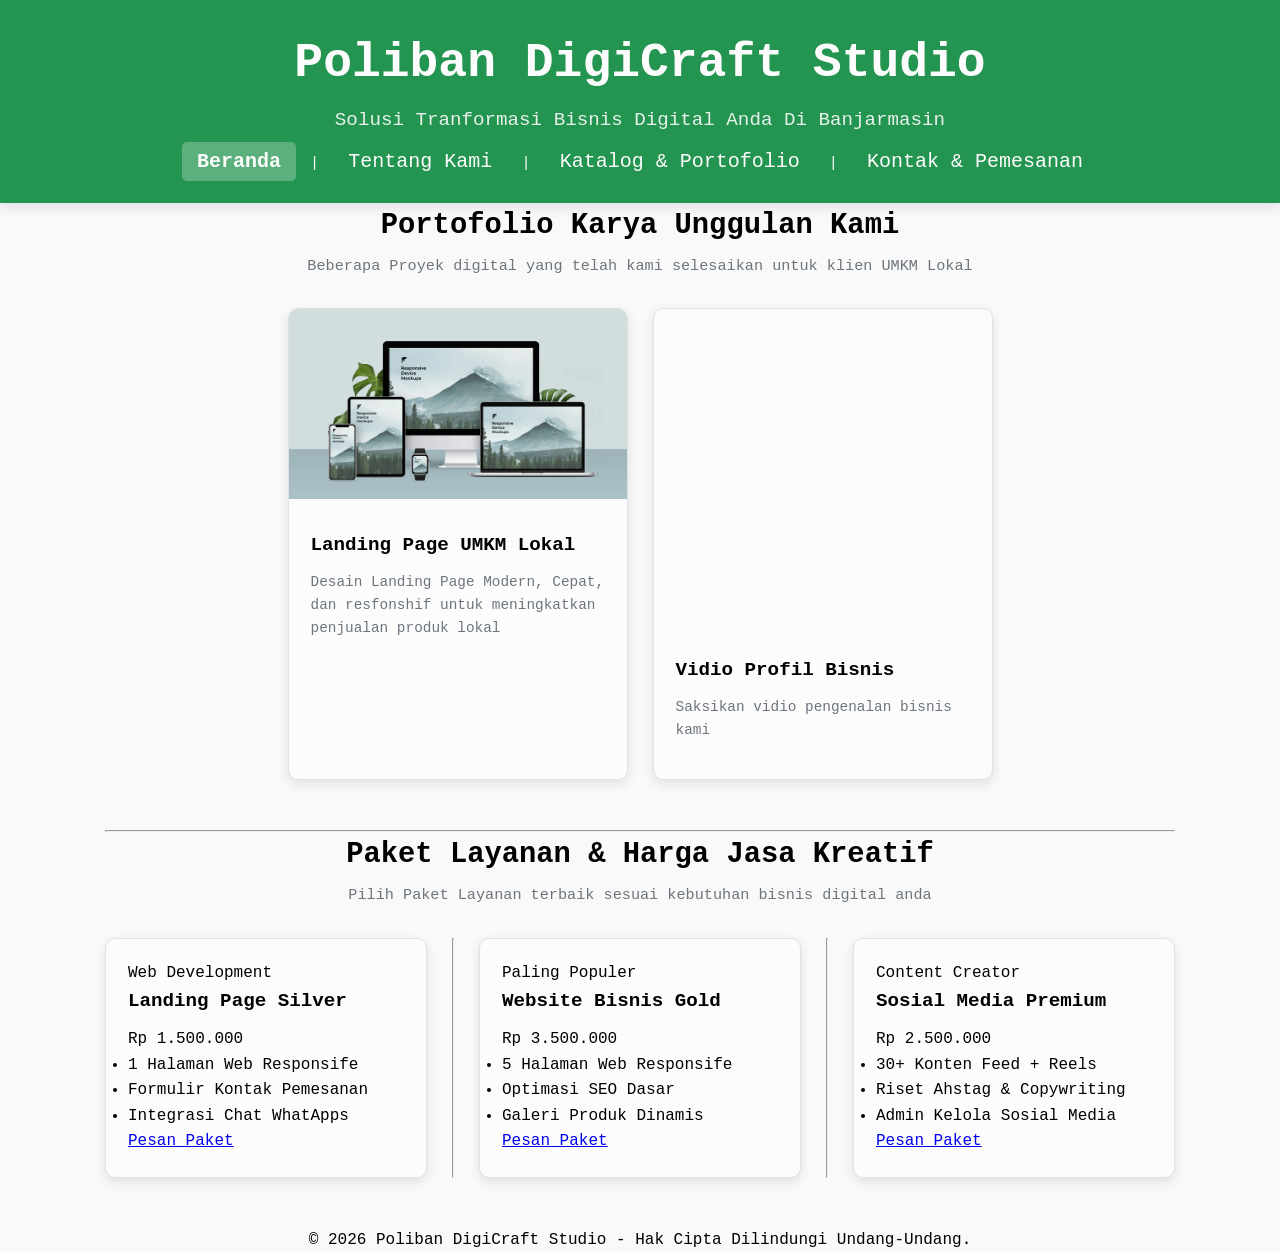
==== Code 3E/index.html @ 9bca0420 "CSS Produk" ====
<!DOCTYPE html>
<html lang="id">
<head>
    <meta charset="UTF-8">
    <meta name="viewport" content="width=device-width, initial-scale=1.0">
    <title>Katalog Jasa & Portofolio - Poliban DigiCraft Stydio</title>
    <!-- 1. Menghubungkan External CSS Global -->
    <link rel="stylesheet" href="style.css">
</head>
<body>
    <!-- Bagian Header & Navigasi Global -->
    <header>
        <div class="container">
            <h1>Poliban DigiCraft Studio</h1>
            <p>Solusi Tranformasi Bisnis Digital Anda Di Banjarmasin</p>
            <nav>
                <a href="index.html" class="active">Beranda</a> |
                <a href="tentang.html">Tentang Kami</a> |
                <a href="Produk.html">Katalog & Portofolio</a> |
                <a href="kontak.html">Kontak & Pemesanan</a>
            </nav>
        </div>
    </header>

<main class="container">
    <!-- Seksi Portofolio Utama (Card Layout) -->
    <section class="section">
        <h2 class="section-title">Portofolio Karya Unggulan Kami</h2>
        <p class="section-subtitle">Beberapa Proyek digital yang telah kami selesaikan untuk klien UMKM Lokal</p>

        <div class="card-grid">
            <!-- Kartu Portofolio -->
            <article class="card">
                <img src="Mockup.jpeg" alt="Mockup Desain Landig Page Agensi" class="card-img">
                <div class="card-body">
                    <h3 class="card-title">Landing Page UMKM Lokal</h3>
                    <p class="card-text">Desain Landing Page Modern, Cepat, dan resfonshif untuk meningkatkan penjualan produk lokal</p>
                </div>
            </article>

            <!-- KArtu Portofolio 2 -->
            <article class="card">
                <div class="Vidio-container">
                    <iframe width="560" height="315" src="https://www.youtube.com/embed/dON3AJOLA9s?si=9E44OzZ9b_yRms1j" title="YouTube video player" frameborder="0" allow="accelerometer; autoplay; clipboard-write; encrypted-media; gyroscope; picture-in-picture; web-share" referrerpolicy="strict-origin-when-cross-origin" allowfullscreen></iframe>
                </div>
                <div class="card-body">
                    <h3 class="card-title">Vidio Profil Bisnis</h3>
                    <p class="card-text">Saksikan vidio pengenalan bisnis kami</p>
                </div>
            </article>
        </div>
    </section>
    <hr>

    <!-- Seksi Katalog Paket Layanan -->
    <search class="section">
        <h2 class="section-title">Paket Layanan & Harga Jasa Kreatif</h2>
        <p class="section-subtitle">Pilih Paket Layanan terbaik sesuai kebutuhan bisnis digital anda</p>

        <div class="card-grid">
            <!-- PAket 1: Landing Page Silver -->
            <article class="card pricing-card">
                <div class="card-body">
                    <span class="badge">Web Development</span>
                    <h3 class="card-title">Landing Page Silver</h3>
                    <p class="card-price">Rp 1.500.000</p>
                    <ul class="card-features">
                        <li>1 Halaman Web Responsife</li>
                        <li>Formulir Kontak Pemesanan</li>
                        <li>Integrasi Chat WhatApps</li>
                    </ul>
                    <a href="kontak.html" class="btn-primary">Pesan Paket</a>
                </div>
            </article>
            <hr>

            <!-- Paket 2: Website Bisnis Gold -->
            <article class="card pricing-card">
                <div class="card-body">
                    <span class="badge badge-featured">Paling Populer</span>
                    <h3 class="card-title">Website Bisnis Gold</h3>
                    <p class="card-price">Rp 3.500.000</p>
                    <ul class="card-features">
                        <li>5 Halaman Web Responsife</li>
                        <li>Optimasi SEO Dasar</li>
                        <li>Galeri Produk Dinamis</li>
                    </ul>
                    <a href="kontak.html" class="btn-primary">Pesan Paket</a>
                </div>
            </article>
            <hr>

            <!-- Paket 3:Sosmed Premium -->
            <article class="card pricing-card">
                <div class="card-body">
                    <span class="badge">Content Creator</span>
                    <h3 class="card-title">Sosial Media Premium</h3>
                    <p class="card-price">Rp 2.500.000</p>
                    <ul class="card-features">
                        <li>30+ Konten Feed + Reels</li>
                        <li>Riset Ahstag & Copywriting</li>
                        <li>Admin Kelola Sosial Media</li>
                    </ul>
                    <a href="kontak.html" class="btn-primary">Pesan Paket</a>
                </div>
            </article>
        </div>
    </search>
</main>

<!-- Footer Global -->
    <footer align="center">
        <div class="container">
            <p>&copy; 2026 Poliban DigiCraft Studio - Hak Cipta Dilindungi Undang-Undang.</p>
        </div>
    </footer>
    
</body>
</html>
---- Code 3E/style.css ----
/* 1 CSS Variable */
:root {
    --primary-color: #249551;
    --primary_dark: rgb(75, 132, 255);
    --secondry-color: black;
    --accent-color: #ff7c6b;
    --bg-light: #f9f9f9;
    --white: #fdfcfc;
    --text-muted: #6c757d;
    --border-color: #dee2e6;
    --shadow-soft: 0 4px 12px rgba(0, 0, 0, 0.1);
    --shadow-hover: 0 8px 24px rgba(0, 0, 0, 0.15);
    --transition-fast: all 0.3s ease;
}



/* 2. CSS RESET */
* {
    margin: 0;
    padding: 0;
    box-sizing: border-box;
}
/* 3. BODY STYLE */
body {
    font-family: jetbrains-mono, monospace;
    line-height: 1.6;
    color: var(--secondry-color);
    background-color: var(--bg-light);
}

/* 4. LAYOUT CONTAINER */
.container {
    width: 90%;
    max-width: 1100px;
    margin: 0 auto;
    padding: 0 15px;
}

/* 5. HEADER STYLE */
header {
    background-color: var(--primary-color);
    color: var(--white);
    padding: 25px 0;
    text-align: center;
    box-shadow: 0 4px 12px rgba(0, 0, 0, 0.1);
}

header h1 {
    font-size: 3rem;
    margin-bottom: 3px;
}

header p {
    font-size: 1.2rem;
    opacity: 0.9;
    margin-bottom: 5px;
}

nav {
    margin-top: 10px;
    font-size: 0.95rem;
}


nav a {
    font-size: 1.25rem;
    color: var(--white);
    text-decoration: none;
    padding: 8px 15px;
    margin: 0 5px;
    border-radius: 5px;
    transition: var(--transition-fast);
}

nav a:hover, nav a.active {
    background-color: rgba(255, 255, 255, 0.25);
    font-weight: bold;
}

/* 6. Main Content */
main {
    padding: 40px 0;
}

.section {
    margin-bottom: 50px;
}

.section-title {
    text-align: center;
    font-size: 1.8rem;
    color: var(--secondry-color);
    margin-bottom: 5px;
}

.section-subtitle {
    text-align: center;
    color: var(--text-muted);
    font-size: 0.95rem;
    margin-bottom: 30px;
}

/* 7. Card Grid  */
.card-grid {
    display: flex;
    flex-wrap: wrap;
    gap: 25px;
    justify-content: center;
}

/* card  */
.card {
    background-color: var(--white);
    border-radius: 10px;
    box-shadow: var(--shadow-soft);
    overflow: hidden;
    flex: 1 1 300px;
    max-width: 340px;
    flex-direction: column;
    transition: var(--transition-fast);
    border: 1px solid var(--border-color);
}

.card:hover {
    transform: translateY(-8px);
    box-shadow: var(--shadow-hover);
}

.card-img {
    width: 100%;
    height: 190px;
    object-fit: cover;
}

.card-body {
    padding: 22px;
    display: flex;
    flex-direction: column;
    flex-grow: 1;

}

.card-title {
    font-size: 1.2rem;
    color: var(--secondry-color);
    margin-bottom: 10px;
}

.card-text {
    font-size: 0.9rem;
    color: var(--text-muted);
    margin-bottom: 15px;
}
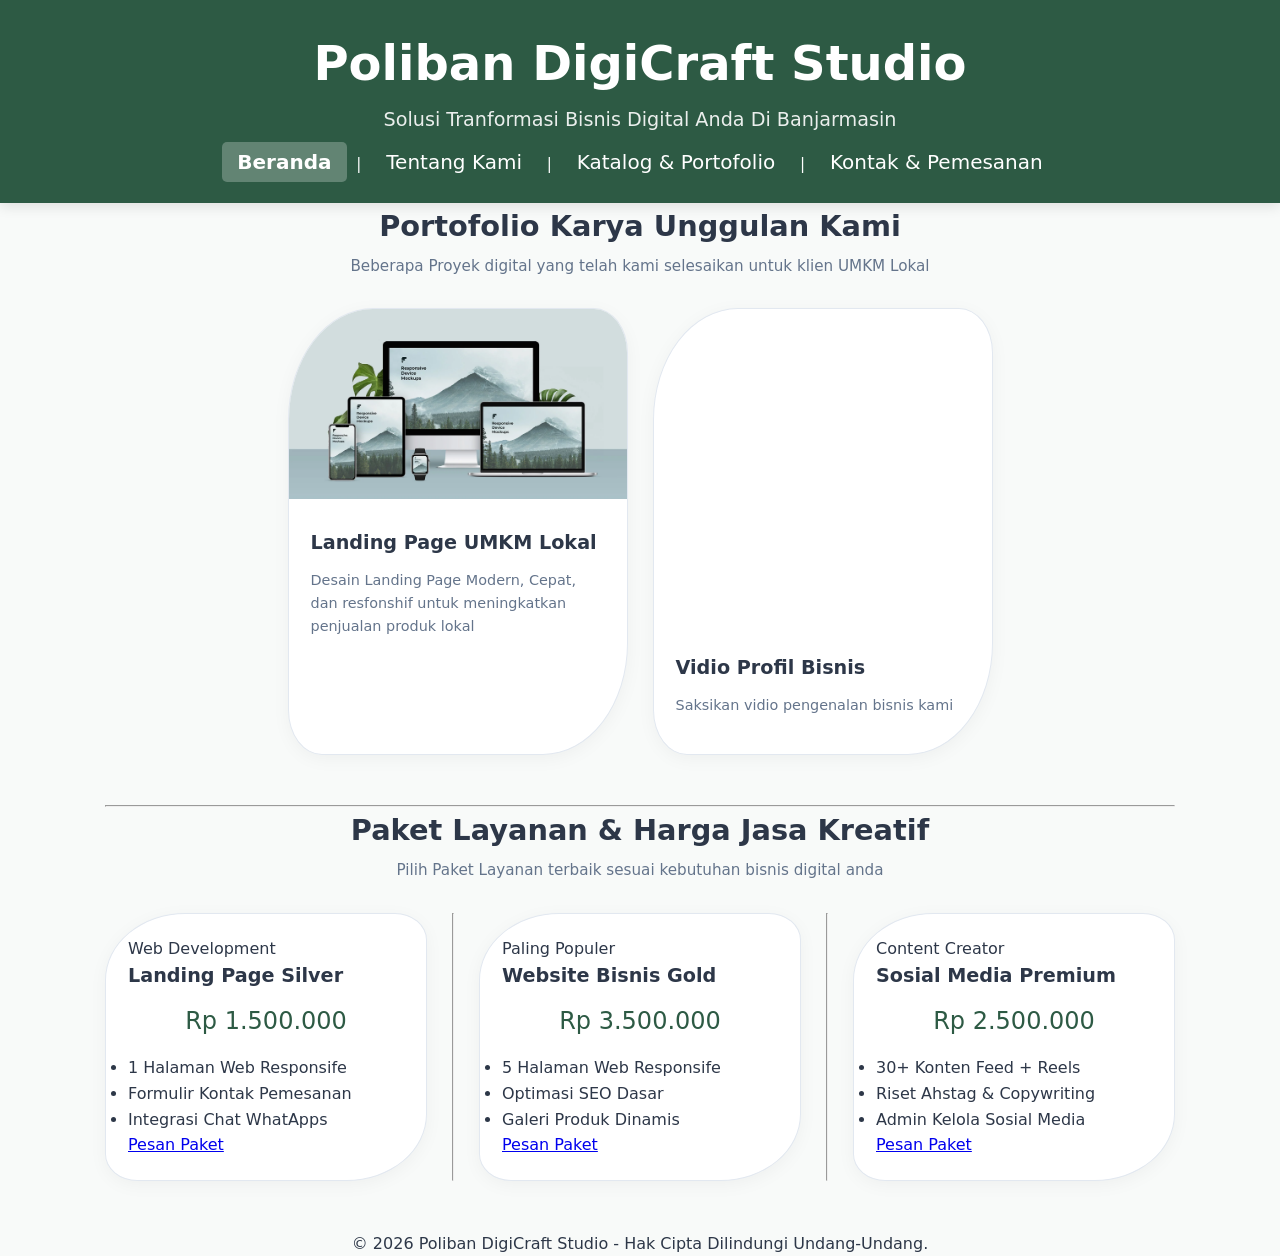
==== commit 4cf33c81: "merapikan code biodata dan style css" ====
--- a/Code 3E/index.html
+++ b/Code 3E/index.html
@@ -63,7 +63,7 @@
                 <div class="card-body">
                     <span class="badge">Web Development</span>
                     <h3 class="card-title">Landing Page Silver</h3>
-                    <p class="card-price">Rp 1.500.000</p>
+                    <p class="card-price" align="center">Rp 1.500.000</p>
                     <ul class="card-features">
                         <li>1 Halaman Web Responsife</li>
                         <li>Formulir Kontak Pemesanan</li>
@@ -79,7 +79,7 @@
                 <div class="card-body">
                     <span class="badge badge-featured">Paling Populer</span>
                     <h3 class="card-title">Website Bisnis Gold</h3>
-                    <p class="card-price">Rp 3.500.000</p>
+                    <p class="card-price" align="center">Rp 3.500.000</p>
                     <ul class="card-features">
                         <li>5 Halaman Web Responsife</li>
                         <li>Optimasi SEO Dasar</li>
@@ -95,7 +95,7 @@
                 <div class="card-body">
                     <span class="badge">Content Creator</span>
                     <h3 class="card-title">Sosial Media Premium</h3>
-                    <p class="card-price">Rp 2.500.000</p>
+                    <p class="card-price" align="center">Rp 2.500.000</p>
                     <ul class="card-features">
                         <li>30+ Konten Feed + Reels</li>
                         <li>Riset Ahstag & Copywriting</li>
--- a/Code 3E/style.css
+++ b/Code 3E/style.css
@@ -1,16 +1,17 @@
 /* 1 CSS Variable */
 :root {
-    --primary-color: #249551;
-    --primary_dark: rgb(75, 132, 255);
-    --secondry-color: black;
-    --accent-color: #ff7c6b;
-    --bg-light: #f9f9f9;
-    --white: #fdfcfc;
-    --text-muted: #6c757d;
-    --border-color: #dee2e6;
-    --shadow-soft: 0 4px 12px rgba(0, 0, 0, 0.1);
+    --primary-color: #2D5A44;
+    --primary_light: #EBF2EE;
+    --secondary-color: #52796F;
+    --accent-color: #88AB8E;
+    --bg-light: #F8FAF9;
+    --white: #FFFFFF;
+    --text-main: #2D3748;
+    --text-muted: #64748B;
+    --border-color: #E2E8F0;
+    --shadow-soft: 0 4px 20px -2px rgba(0, 0, 0, 0.05);
     --shadow-hover: 0 8px 24px rgba(0, 0, 0, 0.15);
-    --transition-fast: all 0.3s ease;
+    --transition: all 0.25s ease-in-out;
 }
 
 
@@ -23,9 +24,9 @@
 }
 /* 3. BODY STYLE */
 body {
-    font-family: jetbrains-mono, monospace;
+    font-family: plus Jakarta Sans, system-ui, -apple-system, sans-serif;
     line-height: 1.6;
-    color: var(--secondry-color);
+    color: var(--text-main);
     background-color: var(--bg-light);
 }
 
@@ -112,7 +113,7 @@
 /* card  */
 .card {
     background-color: var(--white);
-    border-radius: 10px;
+    border-radius: 25% 10%;
     box-shadow: var(--shadow-soft);
     overflow: hidden;
     flex: 1 1 300px;
@@ -151,4 +152,12 @@
     font-size: 0.9rem;
     color: var(--text-muted);
     margin-bottom: 15px;
-}+}
+
+.card-price {
+    font-size: 1.5rem;
+    color: var(--primary-color);
+    margin-bottom: 15px;
+}
+
+/* Header Biodata */
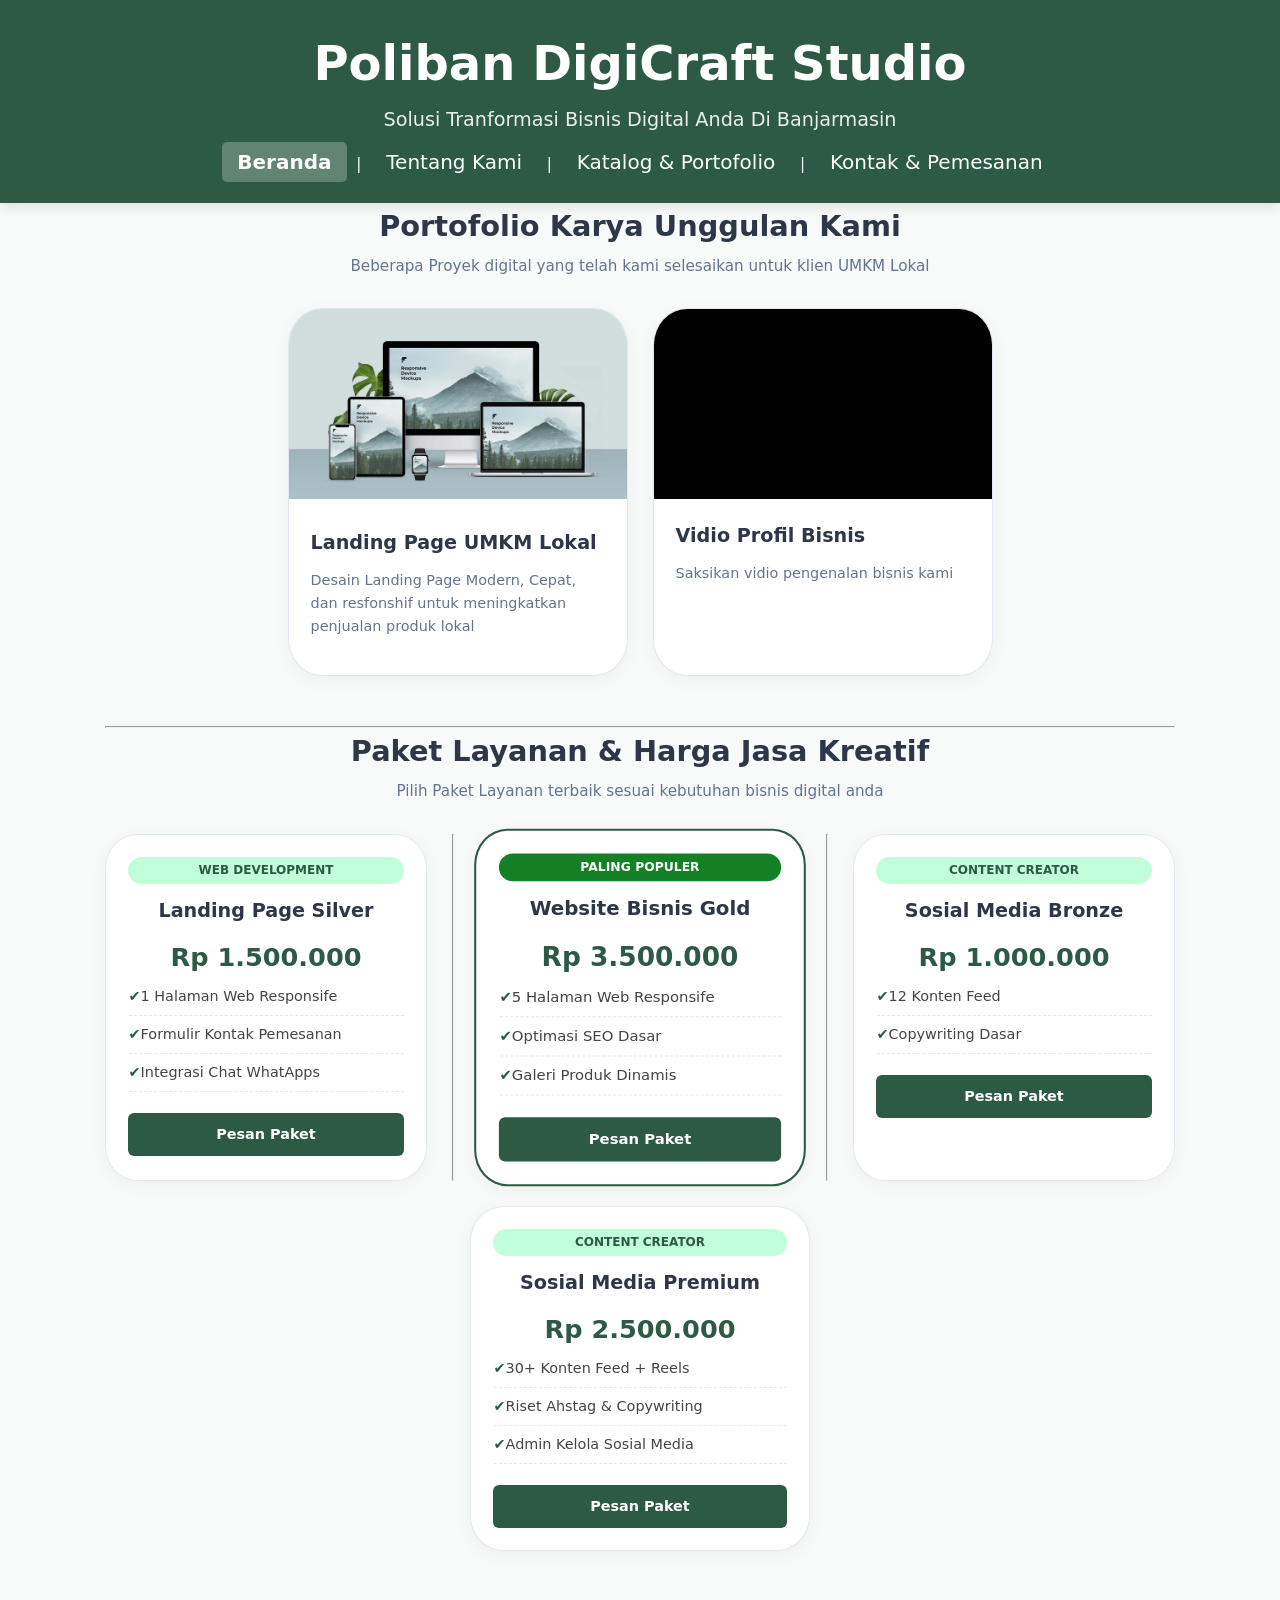
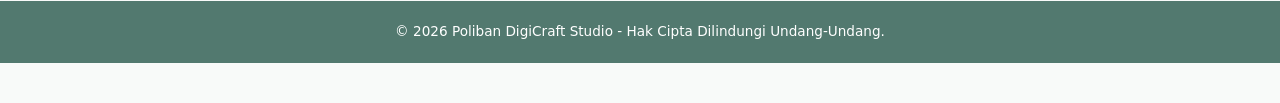
==== commit 83cdf584: "mengupdate style.css produk" ====
--- a/Code 3E/index.html
+++ b/Code 3E/index.html
@@ -1,5 +1,6 @@
 <!DOCTYPE html>
 <html lang="id">
+
 <head>
     <meta charset="UTF-8">
     <meta name="viewport" content="width=device-width, initial-scale=1.0">
@@ -7,6 +8,7 @@
     <!-- 1. Menghubungkan External CSS Global -->
     <link rel="stylesheet" href="style.css">
 </head>
+
 <body>
     <!-- Bagian Header & Navigasi Global -->
     <header>
@@ -15,105 +17,125 @@
             <p>Solusi Tranformasi Bisnis Digital Anda Di Banjarmasin</p>
             <nav>
                 <a href="index.html" class="active">Beranda</a> |
-                <a href="tentang.html">Tentang Kami</a> |
+                <a href="biodata.html">Tentang Kami</a> |
                 <a href="Produk.html">Katalog & Portofolio</a> |
                 <a href="kontak.html">Kontak & Pemesanan</a>
             </nav>
         </div>
     </header>
 
-<main class="container">
-    <!-- Seksi Portofolio Utama (Card Layout) -->
-    <section class="section">
-        <h2 class="section-title">Portofolio Karya Unggulan Kami</h2>
-        <p class="section-subtitle">Beberapa Proyek digital yang telah kami selesaikan untuk klien UMKM Lokal</p>
+    <main class="container">
+        <!-- Seksi Portofolio Utama (Card Layout) -->
+        <section class="section">
+            <h2 class="section-title">Portofolio Karya Unggulan Kami</h2>
+            <p class="section-subtitle">Beberapa Proyek digital yang telah kami selesaikan untuk klien UMKM Lokal</p>
 
-        <div class="card-grid">
-            <!-- Kartu Portofolio -->
-            <article class="card">
-                <img src="Mockup.jpeg" alt="Mockup Desain Landig Page Agensi" class="card-img">
-                <div class="card-body">
-                    <h3 class="card-title">Landing Page UMKM Lokal</h3>
-                    <p class="card-text">Desain Landing Page Modern, Cepat, dan resfonshif untuk meningkatkan penjualan produk lokal</p>
-                </div>
-            </article>
+            <div class="card-grid">
+                <!-- Kartu Portofolio -->
+                <article class="card">
+                    <img src="Mockup.jpeg" alt="Mockup Desain Landig Page Agensi" class="card-img">
+                    <div class="card-body">
+                        <h3 class="card-title">Landing Page UMKM Lokal</h3>
+                        <p class="card-text">Desain Landing Page Modern, Cepat, dan resfonshif untuk meningkatkan
+                            penjualan produk lokal</p>
+                    </div>
+                </article>
 
-            <!-- KArtu Portofolio 2 -->
-            <article class="card">
-                <div class="Vidio-container">
-                    <iframe width="560" height="315" src="https://www.youtube.com/embed/dON3AJOLA9s?si=9E44OzZ9b_yRms1j" title="YouTube video player" frameborder="0" allow="accelerometer; autoplay; clipboard-write; encrypted-media; gyroscope; picture-in-picture; web-share" referrerpolicy="strict-origin-when-cross-origin" allowfullscreen></iframe>
-                </div>
-                <div class="card-body">
-                    <h3 class="card-title">Vidio Profil Bisnis</h3>
-                    <p class="card-text">Saksikan vidio pengenalan bisnis kami</p>
-                </div>
-            </article>
-        </div>
-    </section>
-    <hr>
+                <!-- KArtu Portofolio 2 -->
+                <article class="card">
+                    <div class="video-container">
+                        <iframe width="560" height="315"
+                            src="https://www.youtube.com/embed/dON3AJOLA9s?si=9E44OzZ9b_yRms1j"
+                            title="YouTube video player" frameborder="0"
+                            allow="accelerometer; autoplay; clipboard-write; encrypted-media; gyroscope; picture-in-picture; web-share"
+                            referrerpolicy="strict-origin-when-cross-origin" allowfullscreen></iframe>
+                    </div>
+                    <div class="card-body">
+                        <h3 class="card-title">Vidio Profil Bisnis</h3>
+                        <p class="card-text">Saksikan vidio pengenalan bisnis kami</p>
+                    </div>
+                </article>
+            </div>
+        </section>
+        <hr>
 
-    <!-- Seksi Katalog Paket Layanan -->
-    <search class="section">
-        <h2 class="section-title">Paket Layanan & Harga Jasa Kreatif</h2>
-        <p class="section-subtitle">Pilih Paket Layanan terbaik sesuai kebutuhan bisnis digital anda</p>
+        <!-- Seksi Katalog Paket Layanan -->
+        <search class="section">
+            <h2 class="section-title">Paket Layanan & Harga Jasa Kreatif</h2>
+            <p class="section-subtitle">Pilih Paket Layanan terbaik sesuai kebutuhan bisnis digital anda</p>
 
-        <div class="card-grid">
-            <!-- PAket 1: Landing Page Silver -->
-            <article class="card pricing-card">
-                <div class="card-body">
-                    <span class="badge">Web Development</span>
-                    <h3 class="card-title">Landing Page Silver</h3>
-                    <p class="card-price" align="center">Rp 1.500.000</p>
-                    <ul class="card-features">
-                        <li>1 Halaman Web Responsife</li>
-                        <li>Formulir Kontak Pemesanan</li>
-                        <li>Integrasi Chat WhatApps</li>
-                    </ul>
-                    <a href="kontak.html" class="btn-primary">Pesan Paket</a>
-                </div>
-            </article>
-            <hr>
+            <div class="card-grid">
+                <!-- PAket 1: Landing Page Silver -->
+                <article class="card pricing-card">
+                    <div class="card-body">
+                        <span class="badge">Web Development</span>
+                        <h3 class="card-title">Landing Page Silver</h3>
+                        <p class="card-price" align="center">Rp 1.500.000</p>
+                        <ul class="card-features">
+                            <li>1 Halaman Web Responsife</li>
+                            <li>Formulir Kontak Pemesanan</li>
+                            <li>Integrasi Chat WhatApps</li>
+                        </ul>
+                        <a href="kontak.html" class="btn-primary">Pesan Paket</a>
+                    </div>
+                </article>
+                <hr>
 
-            <!-- Paket 2: Website Bisnis Gold -->
-            <article class="card pricing-card">
-                <div class="card-body">
-                    <span class="badge badge-featured">Paling Populer</span>
-                    <h3 class="card-title">Website Bisnis Gold</h3>
-                    <p class="card-price" align="center">Rp 3.500.000</p>
-                    <ul class="card-features">
-                        <li>5 Halaman Web Responsife</li>
-                        <li>Optimasi SEO Dasar</li>
-                        <li>Galeri Produk Dinamis</li>
-                    </ul>
-                    <a href="kontak.html" class="btn-primary">Pesan Paket</a>
-                </div>
-            </article>
-            <hr>
+                <!-- Paket 2: Website Bisnis Gold -->
+                <article class="card pricing-card featured">
+                    <div class="card-body">
+                        <span class="badge badge-featured">Paling Populer</span>
+                        <h3 class="card-title">Website Bisnis Gold</h3>
+                        <p class="card-price" align="center">Rp 3.500.000</p>
+                        <ul class="card-features">
+                            <li>5 Halaman Web Responsife</li>
+                            <li>Optimasi SEO Dasar</li>
+                            <li>Galeri Produk Dinamis</li>
+                        </ul>
+                        <a href="kontak.html" class="btn-primary">Pesan Paket</a>
+                    </div>
+                </article>
+                <hr>
 
-            <!-- Paket 3:Sosmed Premium -->
-            <article class="card pricing-card">
-                <div class="card-body">
-                    <span class="badge">Content Creator</span>
-                    <h3 class="card-title">Sosial Media Premium</h3>
-                    <p class="card-price" align="center">Rp 2.500.000</p>
-                    <ul class="card-features">
-                        <li>30+ Konten Feed + Reels</li>
-                        <li>Riset Ahstag & Copywriting</li>
-                        <li>Admin Kelola Sosial Media</li>
-                    </ul>
-                    <a href="kontak.html" class="btn-primary">Pesan Paket</a>
-                </div>
-            </article>
-        </div>
-    </search>
-</main>
+                <!-- Paket 3:Sosmed Premium -->
+                <article class="card pricing-card">
+                    <div class="card-body">
+                        <span class="badge">Content Creator</span>
+                        <h3 class="card-title">Sosial Media Bronze</h3>
+                        <p class="card-price" align="center">Rp 1.000.000</p>
+                        <ul class="card-features">
+                            <li>12 Konten Feed</li>
+                            <li>Copywriting Dasar</li>
+                        </ul>
+                        <a href="kontak.html" class="btn-primary">Pesan Paket</a>
+                    </div>
+                </article>
 
-<!-- Footer Global -->
+                <!-- Paket 3:Sosmed Premium -->
+                <article class="card pricing-card">
+                    <div class="card-body">
+                        <span class="badge">Content Creator</span>
+                        <h3 class="card-title">Sosial Media Premium</h3>
+                        <p class="card-price" align="center">Rp 2.500.000</p>
+                        <ul class="card-features">
+                            <li>30+ Konten Feed + Reels</li>
+                            <li>Riset Ahstag & Copywriting</li>
+                            <li>Admin Kelola Sosial Media</li>
+                        </ul>
+                        <a href="kontak.html" class="btn-primary">Pesan Paket</a>
+                    </div>
+                </article>
+            </div>
+        </search>
+    </main>
+
+    <!-- Footer Global -->
     <footer align="center">
         <div class="container">
             <p>&copy; 2026 Poliban DigiCraft Studio - Hak Cipta Dilindungi Undang-Undang.</p>
         </div>
     </footer>
-    
+
 </body>
+
 </html>
--- a/Code 3E/style.css
+++ b/Code 3E/style.css
@@ -1,14 +1,16 @@
 /* 1 CSS Variable */
 :root {
     --primary-color: #2D5A44;
-    --primary_light: #EBF2EE;
+    --primary-light: #EBF2EE;
+    --primary-drak: rgb(10, 56, 7);
     --secondary-color: #52796F;
-    --accent-color: #88AB8E;
+    --accent-color: #148126;
     --bg-light: #F8FAF9;
     --white: #FFFFFF;
     --text-main: #2D3748;
     --text-muted: #64748B;
     --border-color: #E2E8F0;
+    --radius: 12px;
     --shadow-soft: 0 4px 20px -2px rgba(0, 0, 0, 0.05);
     --shadow-hover: 0 8px 24px rgba(0, 0, 0, 0.15);
     --transition: all 0.25s ease-in-out;
@@ -22,6 +24,7 @@
     padding: 0;
     box-sizing: border-box;
 }
+
 /* 3. BODY STYLE */
 body {
     font-family: plus Jakarta Sans, system-ui, -apple-system, sans-serif;
@@ -74,7 +77,8 @@
     transition: var(--transition-fast);
 }
 
-nav a:hover, nav a.active {
+nav a:hover,
+nav a.active {
     background-color: rgba(255, 255, 255, 0.25);
     font-weight: bold;
 }
@@ -113,7 +117,7 @@
 /* card  */
 .card {
     background-color: var(--white);
-    border-radius: 25% 10%;
+    border-radius: 10% 10%;
     box-shadow: var(--shadow-soft);
     overflow: hidden;
     flex: 1 1 300px;
@@ -154,10 +158,219 @@
     margin-bottom: 15px;
 }
 
+
+.video-container {
+    position: relative;
+    padding-bottom: 56.25%;
+    height: 0;
+    overflow: hidden;
+    background-color: #000;
+}
+
+.video-container iframe {
+    position: absolute;
+    top: 0;
+    left: 0;
+    width: 100%;
+    height: 100%;
+    border: 0;
+}
+
+.pricing-card {
+    text-align: center;
+    position: relative;
+}
+
+.badge {
+    display: inline-block;
+    padding: 4px 12px;
+    font-size: 0.75rem;
+    font-weight: bold;
+    text-transform: uppercase;
+    background-color: rgb(193, 255, 219);
+    color: var(--primary-color);
+    border-radius: 20px;
+    margin-bottom: 12px;
+}
+
 .card-price {
-    font-size: 1.5rem;
-    color: var(--primary-color);
-    margin-bottom: 15px;
-}
+    font-size: 1.6rem;
+    font-weight: bold;
+    color: var(--primary-color);
+    margin-bottom: 8px 0 15px 0;
+}
+
+.card-features {
+    list-style: none;
+    margin-bottom: 20px;
+    text-align: left;
+    padding: 0.5px;
+}
+
+.card-features li {
+    font-size: 0.9rem;
+    padding: 7px 0;
+    border-bottom: 1px dashed var(--border-color);
+    color: #444;
+}
+
+.card-features li::before {
+    content: "✔" ;
+    color: var(--primary-color);
+    font-weight: bold;
+}
+
+.btn-primary {
+    display: inline-block;
+    background-color: var(--primary-color);
+    color: white;
+    padding: 10px 20px;
+    text-decoration: none;
+    border-radius: 6px;
+    font-weight: bold;
+    font-size: 0.9rem;
+    text-align: center;
+    margin-top: auto;
+    transition: var(--transition-fast);
+}
+
+.btn-primary:hover {
+    background-color: var(--primary-drak);
+}
+
+.pricing-card.featured {
+    border: 2px solid var(--primary-color);
+    transform: scale(1.03);
+}
+
+.pricing-card.featured:hover {
+    transform: scale(1.1) translateY(-8px);
+}
+
+.badge-featured {
+    background-color: var(--accent-color);
+    color: var(--white);
+}
+
+footer {
+    background-color: var(--secondary-color);
+    color: white;
+    text-align: center;
+    padding: 20px 0;
+    margin-bottom: 40px;
+    font-size: 0.85rem;
+}
+
+
+
 
 /* Header Biodata */
+.bio-header {
+    background: linear-gradient(135deg, var(--primary-color), #1E3E2F) color: var(white);
+    padding: 40px 20px;
+    text-align: center;
+    border-radius: 0 0 20px 20px;
+    margin-bottom: 30px;
+}
+
+.bio-header h1 {
+    font-size: 2rem;
+    font-weight: 700;
+    letter-spacing: -0.5px;
+    margin-bottom: 8px;
+}
+
+.bio-header .subtitle {
+    font-size: 1.1rem;
+    color: #D1E0D7;
+    font-weight: 500;
+    margin-bottom: 12px;
+}
+
+.bio-header .contact-info {
+    font-size: 0.88rem;
+    opacity: 0.9;
+    display: flex;
+    justify-content: center;
+    gap: 15px;
+    flex-wrap: wrap;
+}
+
+.bio-header .bio-nav {
+    margin-top: 15px;
+    text-shadow: #1E3E2F 0px 1px 2px;
+}
+
+/* layout container */
+.bio-grid {
+    display: grid;
+    grid-template-columns: 2fr 1fr;
+    gap: 24px;
+    max-width: 1000px;
+    margin: 0 auto 40px auto;
+    padding: 0 20px;
+}
+
+/* card section */
+.bio-card {
+    background: var(--white);
+    border-radius: var(--radius);
+    padding: 24px;
+    border: 1px solid var(--border-color);
+    box-shadow: var(--shadow-soft);
+    margin-bottom: 24px;
+    text-align: justify;
+    text-justify: inter-word;
+
+}
+
+.bio-card h2 {
+    font-size: 1.15rem;
+    color: var(--primary-color);
+    border-bottom: 2px solid var(--primary-light);
+    padding-bottom: 8px;
+    margin-bottom: 16px;
+    text-transform: uppercase;
+    letter-spacing: 0.5px;
+}
+
+/* list & badge styling */
+.tag-container {
+    display: flex;
+    flex-wrap: wrap;
+    gap: 8px;
+}
+
+.tag {
+    background-color: var(--primary_light);
+    color: var(--primary-color);
+    padding: 6px 24px;
+    border-radius: 20px;
+    font-size: 0.85rem;
+    font-weight: 600;
+}
+
+.timeline-item {
+    margin-bottom: 16px;
+}
+
+.timeline-header {
+    display: flex;
+    justify-content: flex-start;
+    align-items: baseline;
+    flex-wrap: wrap;
+    gap: 8px;
+    margin-bottom: 6px;
+}
+
+.timeline-item h3 {
+    font-size: 1rem;
+    margin-bottom: 0;
+}
+
+.timeline-item .periode {
+    font-size: 0.85rem;
+    color: var(--text-muted);
+    margin-bottom: 6px;
+    font-weight: 500;
+}
